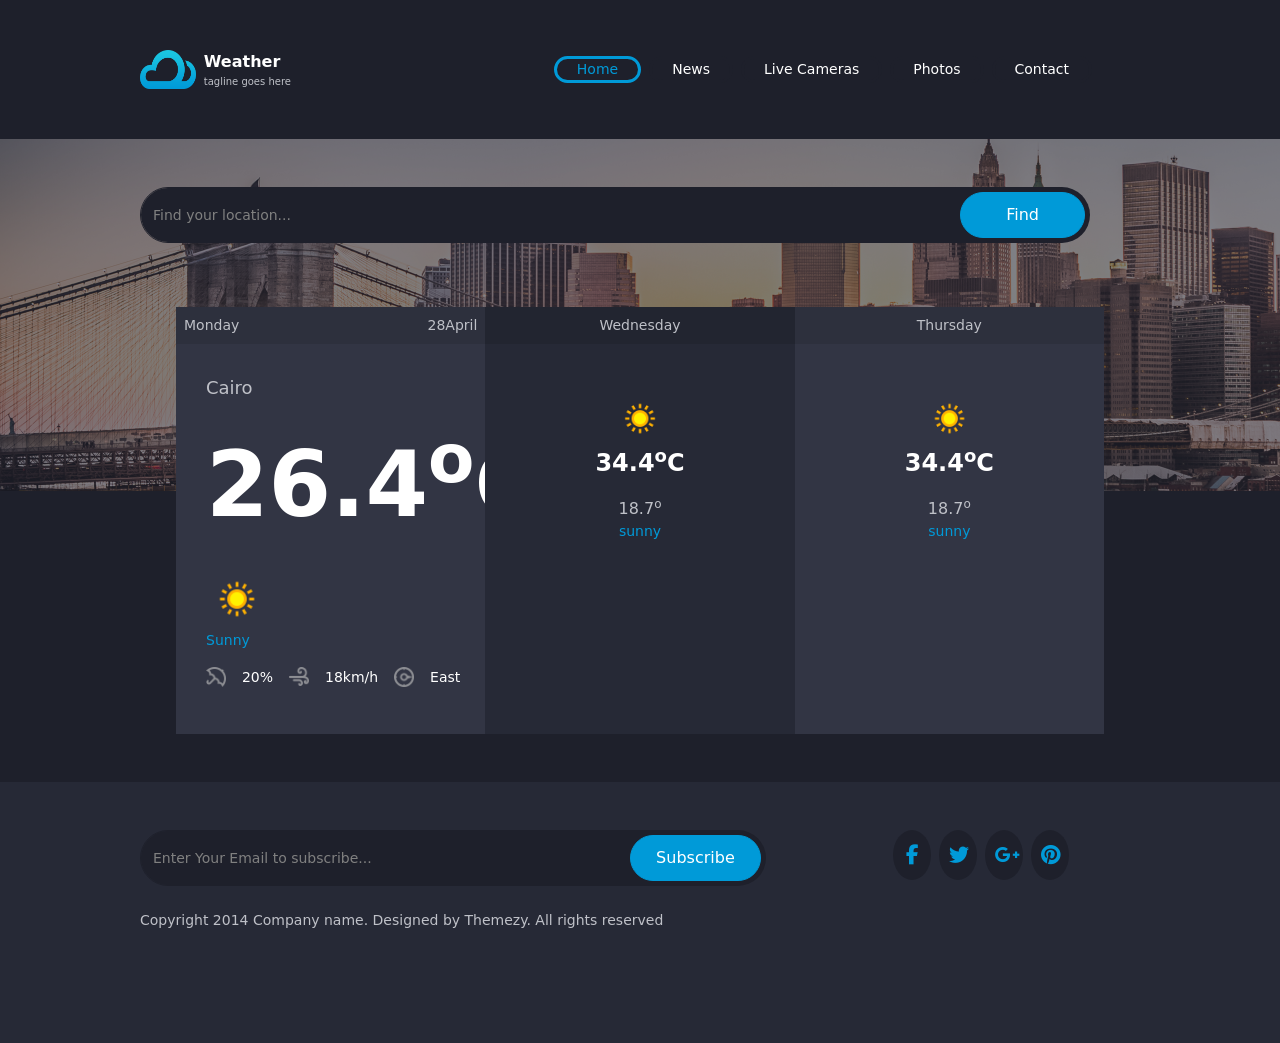
==== index.html @ faa251a6 "first commit" ====
<!DOCTYPE html>
<html lang="en">
<head>
    <meta charset="UTF-8">
    <meta name="viewport" content="width=device-width, initial-scale=1.0">
    <title>Weather App</title>
    <link rel="stylesheet" href="css/all.min.css">
    <link rel="stylesheet" href="css/bootstrap.min.css">
    <link rel="stylesheet" href="css/app.css">
</head>
<body data-bs-spy="scroll" data-bs-target="#navbar-scroll">
<div class="container-fluid weatherPage">
    <div class="container">
        <nav class="navbar navbar-expand-lg" id="navbar-scroll">
            <div class="nav-logo d-flex gap-2">
                <img src="images/logo@2x.png" class="w-25" alt="cloud">
                <div class="nav-brand d-flex flex-column">
                    <a class="brand-name1" href="#">Weather</a>
                    <a class="brand-name2" href="#">tagline goes here</a>
                </div>
            </div>
            <button class="navbar-toggler" type="button" data-bs-toggle="collapse" data-bs-target="#navbarSupportedContent" aria-controls="navbarSupportedContent" aria-expanded="false" aria-label="Toggle navigation">
                <span class="navbar-toggler-icon"></span>
            </button>
            <div class="collapse navbar-collapse" id="navbarSupportedContent">
                <ul class="navbar-nav ms-auto m-5 gap-2">
                <li class="nav-item">
                    <a class="nav-link active home" aria-current="page" href="#">Home</a>
                </li>
                <li class="nav-item">
                    <a class="nav-link" href="#">News</a>
                </li>
                <li class="nav-item">
                    <a class="nav-link" href="#">Live Cameras</a>
                </li>
                <li class="nav-item">
                    <a class="nav-link" href="#">Photos</a>
                </li>
                <li class="nav-item">
                    <a class="nav-link contact" href="./contact.html">Contact</a>
                </li>
                </ul>
            </div>
        </nav>
    </div>
    <div class="back-img ">
        <div class="container overflow-auto">
            <div class="input-group mb-3 mt-5">
                <input type="text" id="search" class="form-control" placeholder="Find your location..." aria-describedby="button-addon2">
                <div class="buttonn">
                    <button class="btn" type="button" id="button-addon2">Find</button>
                </div>
            </div>
            <div class="row weatherCard d-flex p-5 ">
                <div class="col-xl-4 card-header">
                    <div class=" d-flex justify-content-between align-items-center p-2">
                        <span id="date1">Monday</span>
                        <div class="d-flex">
                            <p class="m-0" id="date2">28</p><span id="monthDate">April</span>
                        </div>
                    </div>
                    <div class="card-body">
                        <p class="p1">Cairo</p>
                        <p class="p2">26.4<sup>o</sup>C</p>
                        <img id="weatherImg" src="images/113 (1).png" class="w-25" alt="sun">
                        <p class="p3">Sunny</p>
                        <div class="footer d-flex gap-3">
                            <img src="images/icon-umberella@2x.png"  alt="umbrella"><p>20%</p>
                            <img src="images/icon-wind@2x.png"  alt="wind"><p>18km/h</p>
                            <img src="images/icon-compass@2x.png"  alt="compass"><p>East</p>
                        </div>
                    </div>
                </div>
                <div class="col-xl-4 card-header2">
                    <div class="content text-center p-2">
                        <span>Wednesday</span>
                    </div>
                    <div class="card-body2 d-flex flex-column justify-content-center align-items-center m-lg-5">
                        <img src="images/113 (1).png" id="weatherImg2" class="w-25" alt="sun">
                        <p class="p4">34.4<sup>o</sup>C</p>
                        <span>18.7<sup>o</sup></span>
                        <p class="p5">sunny</p>
                    </div>
                </div>
                <div class="col-xl-4 card-header3">
                    <div class="content p-2 text-center">
                        <span>Thursday</span>
                    </div>
                    <div class="card-body3 d-flex flex-column justify-content-center align-items-center m-lg-5">
                        <img src="images/113 (1).png" id="weatherImg3" class="w-25" alt="sun">
                        <p class="p4">34.4<sup>o</sup>C</p>
                        <span>18.7<sup>o</sup></span>
                        <p class="p5">sunny</p>
                    </div>
                </div>
            </div>
        </div>
    </div>
    <footer>
        <div class="container overflow-auto">
            <div class="row">
                <div class="col-md-8">
                    <div class="input-group mb-3 mt-5">
                        <input type="text" class="form-control" placeholder="Enter Your Email to subscribe..." aria-describedby="button-addon2">
                        <div class="buttonn">
                            <button class="btn2" type="button" id="button-addon2">Subscribe</button>
                        </div>
                    </div>
                    <div class="footer-text mb-5 pb-5 mt-4">
                        <p>Copyright 2014 Company name. Designed by Themezy. All rights reserved</p>
                    </div>
                </div>
                <div class="col-md-4">
                    <div class="links mb-3 mt-5 d-flex justify-content-center align-items-center gap-2">
                        <a href="#"><i class="fa-brands fa-facebook-f"></i></a>
                        <a href="#"><i class="fa-brands fa-twitter"></i></a>
                        <a href="#"><i class="fa-brands fa-google-plus-g"></i></a>
                        <a href="#"><i class="fa-brands fa-pinterest"></i></a>
                    </div>
                </div>
            </div>
        </div>
    </footer>
</div>


<script src="JS/bootstrap.bundle.min.js"></script>
<script src="JS/weather.js"></script>
</body>
</html>
---- css/app.css ----
@import url('https://fonts.googleapis.com/css2?family=Alegreya+Sans:ital,wght@0,100;0,300;0,400;0,500;0,700;0,800;0,900;1,100;1,300;1,400;1,500;1,700;1,800;1,900&family=Alegreya:ital,wght@0,400..900;1,400..900&family=Amatic+SC:wght@400;700&family=Arvo:ital,wght@0,400;0,700;1,400;1,700&family=Bree+Serif&family=Montserrat:ital,wght@0,100..900;1,100..900&family=Nunito:ital,wght@0,200..1000;1,200..1000&family=Open+Sans:ital,wght@0,300..800;1,300..800&family=PT+Sans+Caption:wght@400;700&family=Pacifico&family=Poppins:ital,wght@0,100;0,200;0,300;0,400;0,500;0,600;0,700;0,800;0,900;1,100;1,200;1,300;1,400;1,500;1,600;1,700;1,800;1,900&family=Righteous&family=Roboto:ital,wght@0,100..900;1,100..900&family=Sigmar&display=swap');

html{
    font-family: "Open Sans", sans-serif;
}
:root{
    --mainColor : #1E202B;
    --secondColor : #009AD8;
    --cardColor : #323544;
    --footer-MiddleCard-Color : #262936;
    --cardBarColor : #2D303D;
    --middleCardBarColor: #222530;
}
.container-fluid{
    padding-left: 0% !important;
    padding-right: 0% !important;
}
.container{
    width: 80% !important;
    margin: auto;
}
.weatherPage{
    background-color: var(--mainColor);
}
.nav-logo .nav-brand .brand-name1{
    text-decoration: none !important;
    font-weight: 700;
    color: white !important;
}
.nav-logo .nav-brand .brand-name2{
    text-decoration: none !important;
    color: #BFC1C8 !important;
    font-weight: 300;
    font-size: 10px;
}
.nav-item .active{
    color: var(--secondColor) !important;
    font-size: 14px;
    font-weight: 400;
    border: 3px solid var(--secondColor) ;
    border-radius: 20px;
}
.nav-link{
    color: white !important;
    font-size: 14px;
    font-weight: 400;
    padding: 0 20px !important;
    border: 3px solid var(--mainColor) ;
    border-radius: 20px;
}
.nav-item:hover .nav-link{
    border: 3px solid var(--secondColor) ;
    border-radius: 20px;
    color: var(--secondColor) !important;
}
.back-img{
    background-image: url(../images/banner.png);
    background-repeat: no-repeat;
}
.input-group{
    width: 95%;
}
.input-group>.form-control{
    box-shadow: none !important;
    background-color: var(--mainColor) !important;
    border-color: var(--mainColor) !important;
    border-radius: 50px;
}
.input-group>.form-control:focus{
    color: white !important;
}
.input-group>.form-control::placeholder{
    color: gray ;
    font-size: 14px;
}
.input-group .buttonn{
    background-color: var(--mainColor);
    border-radius: 50px;
    padding: 5px;
}
.input-group .btn{
    background-color: var(--secondColor);
    border: 1px solid var(--secondColor);
    border-radius: 40px;
    padding: 10px 45px 10px;
    color: white;
}
.input-group .btn2{
    background-color: var(--secondColor);
    border: 1px solid var(--secondColor);
    border-radius: 40px;
    padding: 10px 25px 10px;
    color: white;
}
.weatherCard{
    border-radius: 10px;
}
.card-header{
    background-color: var(--cardBarColor);
    font-size: 14px;
    color: #BFC1C8;
}
.card-body{
    background-color: var(--cardColor);
    padding: 30px;
}
.card-body .p1{
    font-size: 18px;
    color: #BFC1C8;
}
.card-body .p2{
    font-size: 90px;
    color: white;
    font-weight: 700;
}
.card-body .p3{
    color: var(--secondColor);
    font-size: 14px;
}
.card-body .footer img{
    width: 8%;
    height: 10%;
}
.footer p{
    color: white;
}
.card-header2{
    background-color: var(--footer-MiddleCard-Color);
    padding-left: 0;
    padding-right: 0;
}
.card-header2 .content {
    background-color: var(--middleCardBarColor);
    font-size: 14px;
    color: #BFC1C8;
}
.card-body2 .p4{
    font-size: 24px;
    color: white;
    font-weight: 700;
}
.card-body2 span{
    color: #BFC1C8;
    font-weight: 300;
}
.card-body2 .p5{
    color: var(--secondColor);
    font-size: 14px;
    font-weight: 300;
}
.card-header3{
    background-color: var(--cardColor);
    padding-left: 0;
    padding-right: 0;
}
.card-header3 .content{
    background-color: var(--cardBarColor);
    font-size: 14px;
    color: #BFC1C8;
}
.card-body3{
    background-color: var(--cardColor);
}
.card-body3 .p4{
    font-size: 24px;
    color: white;
    font-weight: 700;
}
.card-body3 span{
    color: #BFC1C8;
    font-weight: 300;
}
.card-body3 .p5{
    color: var(--secondColor);
    font-size: 14px;
    font-weight: 300;
}
footer{
    background-color: var(--footer-MiddleCard-Color);
}
.links{
    font-size:20px;
    
}
.links a{
    text-align: center;
    color: var(--secondColor) !important;
    background-color:  var(--mainColor) !important;
    padding: 10px;
    width: 12%;
    height: 12%;
    border-radius: 50%;
    transition: all 0.5s;
}
.links a:hover{
    color: white !important;
    background-color: var(--secondColor) !important;
}
.footer-text p{
    font-size: 14px;
    color: #BFC1C8;
    font-weight: 300;
}
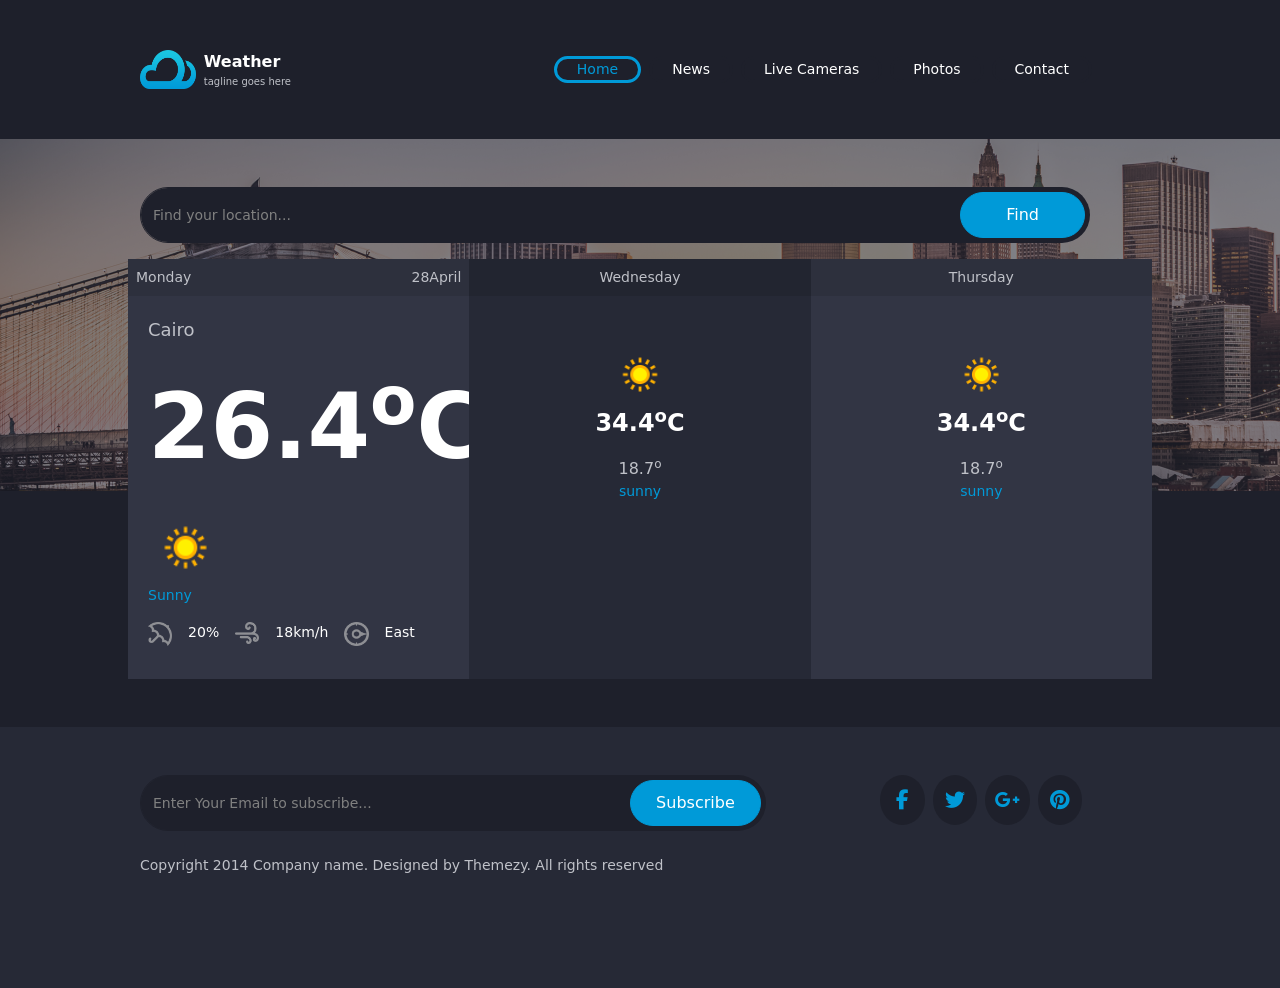
==== commit 73730c86: "secondCommit" ====
--- a/index.html
+++ b/index.html
@@ -51,9 +51,9 @@
                     <button class="btn" type="button" id="button-addon2">Find</button>
                 </div>
             </div>
-            <div class="row weatherCard d-flex p-5 ">
+            <div class="row weatherCard d-flex pb-5 ">
                 <div class="col-xl-4 card-header">
-                    <div class=" d-flex justify-content-between align-items-center p-2">
+                    <div class=" d-flex justify-content-between p-2">
                         <span id="date1">Monday</span>
                         <div class="d-flex">
                             <p class="m-0" id="date2">28</p><span id="monthDate">April</span>
--- a/css/app.css
+++ b/css/app.css
@@ -53,6 +53,9 @@
     border-radius: 20px;
     color: var(--secondColor) !important;
 }
+.navbar-toggler-icon{
+    background-color:  white !important;
+}
 .back-img{
     background-image: url(../images/banner.png);
     background-repeat: no-repeat;
@@ -102,7 +105,7 @@
 }
 .card-body{
     background-color: var(--cardColor);
-    padding: 30px;
+    padding: 20px;
 }
 .card-body .p1{
     font-size: 18px;
@@ -180,15 +183,14 @@
 }
 .links{
     font-size:20px;
-    
 }
 .links a{
     text-align: center;
     color: var(--secondColor) !important;
     background-color:  var(--mainColor) !important;
     padding: 10px;
-    width: 12%;
-    height: 12%;
+    width: 14%;
+    height: 14%;
     border-radius: 50%;
     transition: all 0.5s;
 }
@@ -200,4 +202,8 @@
     font-size: 14px;
     color: #BFC1C8;
     font-weight: 300;
+}
+
+@media screen and (max-width: 768px){
+    
 }
